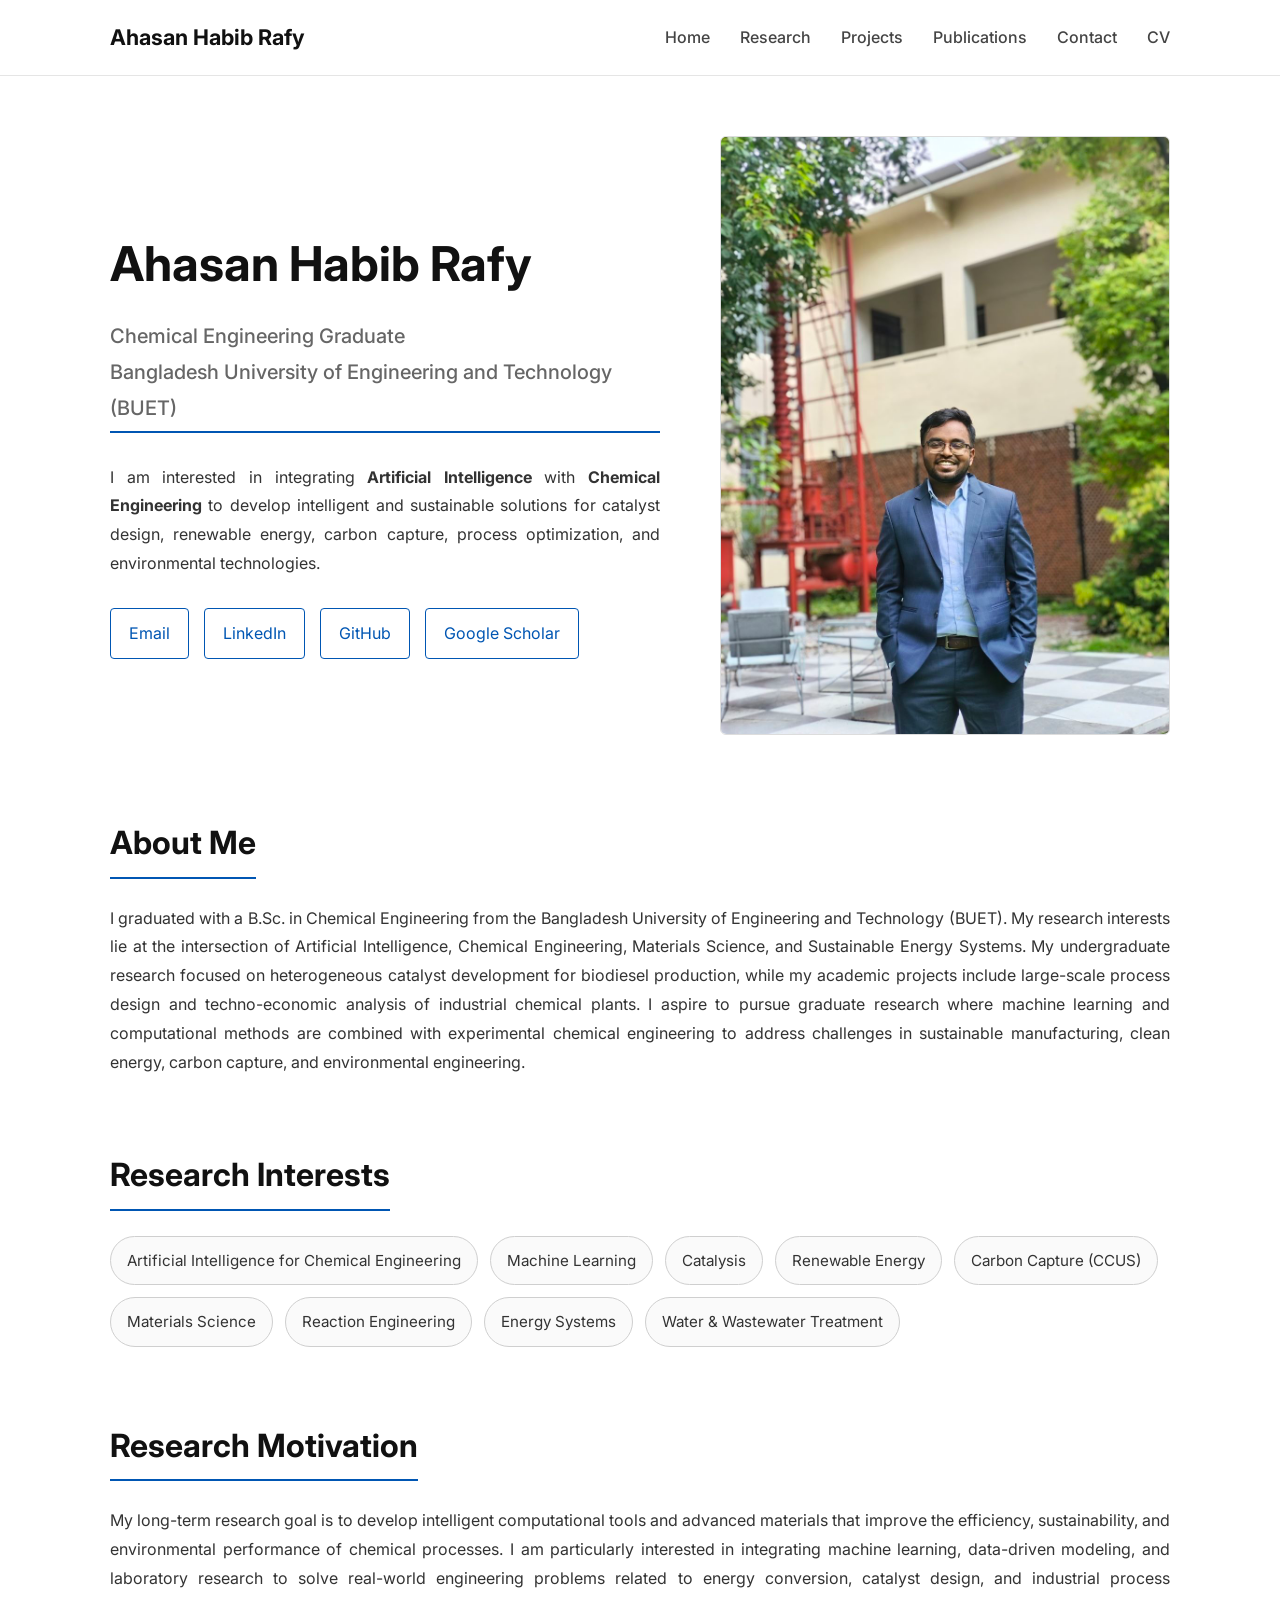
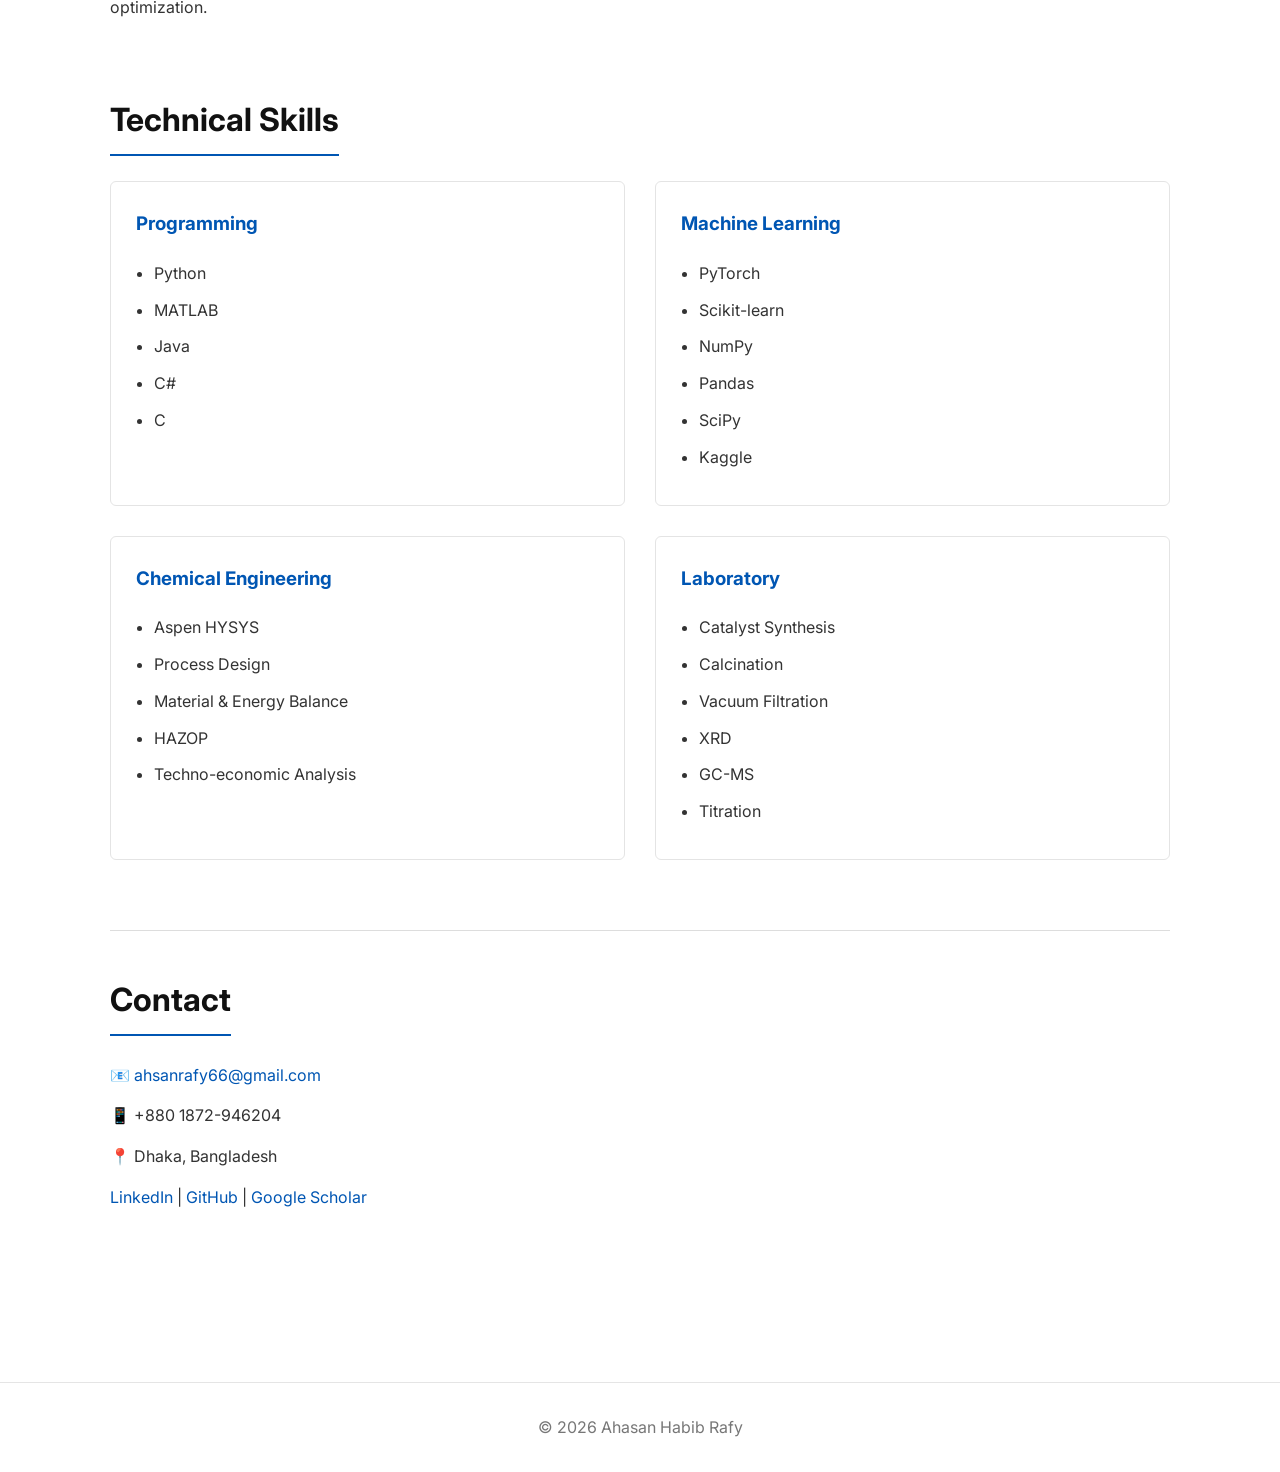
==== index.html @ 031cfe55 "Add files via upload Initial Website" ====
<!DOCTYPE html>
<html lang="en">

<head>

    <meta charset="UTF-8">
    <meta name="viewport" content="width=device-width, initial-scale=1.0">

    <title>Ahasan Habib Rafy</title>

    <link rel="stylesheet" href="style.css">

    <link rel="preconnect" href="https://fonts.googleapis.com">

    <link rel="preconnect" href="https://fonts.gstatic.com" crossorigin>

    <link href="https://fonts.googleapis.com/css2?family=Inter:wght@300;400;500;600;700&display=swap" rel="stylesheet">

</head>

<body>

<nav>

    <div class="nav-container">

        <div class="logo">
            <a href="index.html">Ahasan Habib Rafy</a>
        </div>

        <ul>

            <li><a href="index.html">Home</a></li>

            <li><a href="research.html">Research</a></li>

            <li><a href="projects.html">Projects</a></li>

            <li><a href="publications.html">Publications</a></li>

            <li><a href="#contact">Contact</a></li>

            <li><a href="assets/cv.pdf" target="_blank">CV</a></li>

        </ul>

    </div>

</nav>

<main>

<section class="hero">

    <div class="hero-text">

        <h1>Ahasan Habib Rafy</h1>

        <h2>
            Chemical Engineering Graduate <br>
            Bangladesh University of Engineering and Technology (BUET)
        </h2>

        <p>

            I am interested in integrating <strong>Artificial Intelligence</strong>
            with <strong>Chemical Engineering</strong> to develop intelligent and
            sustainable solutions for catalyst design, renewable energy,
            carbon capture, process optimization, and environmental technologies.

        </p>

        <div class="buttons">

            <a href="mailto:ahsanrafy66@gmail.com">Email</a>

            <a href="https://www.linkedin.com/in/ahsan-habib-rafy-2563a71a9" target="_blank">LinkedIn</a>

            <a href="#">GitHub</a>

            <a href="#">Google Scholar</a>

        </div>

    </div>

    <div class="hero-image">

        <img src="assets/profile.jpg" alt="Ahasan Habib Rafy">

    </div>

</section>

<section>

<h2>About Me</h2>

<p>

I graduated with a B.Sc. in Chemical Engineering from the Bangladesh University
of Engineering and Technology (BUET). My research interests lie at the intersection
of Artificial Intelligence, Chemical Engineering, Materials Science, and Sustainable
Energy Systems. My undergraduate research focused on heterogeneous catalyst
development for biodiesel production, while my academic projects include
large-scale process design and techno-economic analysis of industrial chemical plants.

I aspire to pursue graduate research where machine learning and computational
methods are combined with experimental chemical engineering to address challenges
in sustainable manufacturing, clean energy, carbon capture, and environmental
engineering.

</p>

</section>

<section>

<h2>Research Interests</h2>

<div class="tags">

<span>Artificial Intelligence for Chemical Engineering</span>

<span>Machine Learning</span>

<span>Catalysis</span>

<span>Renewable Energy</span>

<span>Carbon Capture (CCUS)</span>

<span>Materials Science</span>

<span>Reaction Engineering</span>

<span>Energy Systems</span>

<span>Water & Wastewater Treatment</span>

</div>

</section>

<section>

<h2>Research Motivation</h2>

<p>

My long-term research goal is to develop intelligent computational tools and
advanced materials that improve the efficiency, sustainability, and environmental
performance of chemical processes. I am particularly interested in integrating
machine learning, data-driven modeling, and laboratory research to solve
real-world engineering problems related to energy conversion, catalyst design,
and industrial process optimization.

</p>

</section>

<section>

<h2>Technical Skills</h2>

<div class="skills-grid">

<div class="skill-card">

<h3>Programming</h3>

<ul>

<li>Python</li>

<li>MATLAB</li>

<li>Java</li>

<li>C#</li>

<li>C</li>

</ul>

</div>

<div class="skill-card">

<h3>Machine Learning</h3>

<ul>

<li>PyTorch</li>

<li>Scikit-learn</li>

<li>NumPy</li>

<li>Pandas</li>

<li>SciPy</li>

<li>Kaggle</li>

</ul>

</div>

<div class="skill-card">

<h3>Chemical Engineering</h3>

<ul>

<li>Aspen HYSYS</li>

<li>Process Design</li>

<li>Material & Energy Balance</li>

<li>HAZOP</li>

<li>Techno-economic Analysis</li>

</ul>

</div>

<div class="skill-card">

<h3>Laboratory</h3>

<ul>

<li>Catalyst Synthesis</li>

<li>Calcination</li>

<li>Vacuum Filtration</li>

<li>XRD</li>

<li>GC-MS</li>

<li>Titration</li>

</ul>

</div>

</div>

</section>

<section id="contact">

<h2>Contact</h2>

<p>

📧 <a href="mailto:ahsanrafy66@gmail.com">ahsanrafy66@gmail.com</a>

</p>

<p>

📱 +880 1872-946204

</p>

<p>

📍 Dhaka, Bangladesh

</p>

<p>

<a href="https://www.linkedin.com/in/ahsan-habib-rafy-2563a71a9" target="_blank">LinkedIn</a>

|

<a href="#">GitHub</a>

|

<a href="#">Google Scholar</a>

</p>

</section>

</main>

<footer>

<p>

© 2026 Ahasan Habib Rafy

</p>

</footer>

</body>

</html>
---- style.css ----
/* ==========================================================
   AHASAN HABIB RAFY
   Academic Portfolio
   style.css
========================================================== */

/* =========================
   RESET
========================= */

*{
    margin:0;
    padding:0;
    box-sizing:border-box;
}

html{
    scroll-behavior:smooth;
}

body{

    font-family:'Inter',sans-serif;
    background:#ffffff;
    color:#333;
    line-height:1.8;
    font-size:16px;

}

/* =========================
   LINKS
========================= */

a{

    color:#0056b3;
    text-decoration:none;

}

a:hover{

    text-decoration:underline;

}

/* =========================
   NAVIGATION
========================= */

nav{

    width:100%;
    border-bottom:1px solid #e5e5e5;
    background:#fff;
    position:sticky;
    top:0;
    z-index:100;

}

.nav-container{

    max-width:1100px;
    margin:auto;

    display:flex;
    justify-content:space-between;
    align-items:center;

    padding:18px 20px;

}

.logo a{

    font-size:1.35rem;
    font-weight:700;
    color:#111;

}

nav ul{

    display:flex;
    list-style:none;
    gap:30px;

}

nav ul li{

    list-style:none;

}

nav ul li a{

    color:#444;
    font-weight:500;

}

nav ul li a:hover{

    color:#0056b3;

}

/* =========================
   MAIN
========================= */

main{

    max-width:1100px;
    margin:auto;
    padding:60px 20px;

}

/* =========================
   HERO
========================= */

.hero{

    display: flex;
    align-items: center;
    justify-content: space-between;
    gap: 60px;

}

.hero-text{

    flex:1;

}

.hero h1{

    font-size:3rem;
    color:#111;
    margin-bottom:10px;

}

.hero h2{

    font-size:1.25rem;
    font-weight:500;
    color:#666;

    margin-bottom:30px;

}

.hero p{

    margin-bottom:30px;
    text-align:justify;

}

.hero-image{

    flex: 0 0 450px;

}

.hero-image img{

    width:100%;
    border-radius:6px;
    border:1px solid #ddd;

}

/* =========================
   SOCIAL BUTTONS
========================= */

.buttons{

    display:flex;
    gap:15px;
    flex-wrap:wrap;

}

.buttons a{

    border:1px solid #0056b3;

    color:#0056b3;

    padding:10px 18px;

    border-radius:4px;

    transition:0.2s;

}

.buttons a:hover{

    background:#0056b3;
    color:white;
    text-decoration:none;

}

/* =========================
   SECTION
========================= */

section{

    margin-bottom:70px;

}

section h2{

    font-size:2rem;

    margin-bottom:25px;

    color:#111;

    border-bottom:2px solid #0056b3;

    display:inline-block;

    padding-bottom:5px;

}

section p{

    text-align:justify;

}

/* =========================
   RESEARCH TAGS
========================= */

.tags{

    display:flex;

    flex-wrap:wrap;

    gap:12px;

}

.tags span{

    border:1px solid #cfcfcf;

    padding:10px 16px;

    border-radius:25px;

    background:#fafafa;

    font-size:.95rem;

}

/* =========================
   SKILLS
========================= */

.skills-grid{

    display:grid;

    grid-template-columns:repeat(2,1fr);

    gap:30px;

}

.skill-card{

    border:1px solid #e4e4e4;

    padding:25px;

    border-radius:6px;

}

.skill-card h3{

    margin-bottom:18px;

    color:#0056b3;

}

.skill-card ul{

    padding-left:18px;

}

.skill-card li{

    margin-bottom:8px;

}

/* =========================
   CONTACT
========================= */

#contact{

    border-top:1px solid #ddd;

    padding-top:40px;

}

#contact p{

    margin-bottom:12px;

}

/* =========================
   FOOTER
========================= */

footer{

    border-top:1px solid #e5e5e5;

    padding:30px;

    text-align:center;

    color:#777;

    margin-top:40px;

}

/* =========================
   IMAGES
========================= */

img{

    max-width:100%;

}

/* =========================
   TABLES (future use)
========================= */

table{

    width:100%;
    border-collapse:collapse;

    margin-top:20px;

}

table td,
table th{

    border:1px solid #ddd;

    padding:10px;

}

table th{

    background:#f5f5f5;

}

/* =========================
   HORIZONTAL RULE
========================= */

hr{

    border:none;
    border-top:1px solid #ddd;
    margin:40px 0;

}

/* =========================
   RESPONSIVE
========================= */

@media(max-width:900px){

.hero{

    flex-direction:column-reverse;

    align-items:flex-start;

}

.hero-image{

    width:220px;

}

.skills-grid{

    grid-template-columns:1fr;

}

nav ul{

    gap:18px;

}

}

@media(max-width:700px){

.nav-container{

    flex-direction:column;

    gap:20px;

}

nav ul{

    flex-wrap:wrap;

    justify-content:center;

}

.hero h1{

    font-size:2.3rem;

}

.hero h2{

    font-size:1.05rem;

}

section h2{

    font-size:1.7rem;

}

.buttons{

    justify-content:center;

}

.tags{

    justify-content:center;

}

}

@media(max-width:500px){

main{

    padding:40px 15px;

}

.hero-image{

    width:180px;

}

.buttons{

    flex-direction:column;

}

.buttons a{

    text-align:center;

}

}

/* ==========================================
   RESEARCH PAGE
========================================== */

.gallery{

    display:grid;
    grid-template-columns:repeat(3,1fr);
    gap:25px;
    margin-top:30px;

}

.gallery-item{

    text-align:center;

}

.gallery-item img{

    width:100%;
    height:250px;
    object-fit:cover;
    border:1px solid #ddd;
    border-radius:4px;

}

.gallery-item p{

    margin-top:10px;
    font-size:0.95rem;
    color:#666;

}

@media(max-width:900px){

.gallery{

    grid-template-columns:1fr;

}

.gallery-item img{

    height:auto;

}

}

/* ==========================================
   PROJECTS PAGE
========================================== */

.project-card{

    display:flex;
    gap:35px;
    margin:45px 0;
    align-items:flex-start;

}

.project-image{

    flex:0 0 300px;

}

.project-image img{

    width:100%;
    border:1px solid #ddd;
    border-radius:4px;

}

.project-content{

    flex:1;

}

.project-content h3{

    margin-bottom:15px;
    color:#111;

}

.project-content p{

    margin-bottom:15px;

}

.project-content ul{

    padding-left:20px;
    margin-bottom:25px;

}

.project-content li{

    margin-bottom:8px;

}

@media(max-width:900px){

.project-card{

    flex-direction:column;

}

.project-image{

    width:100%;

}

/* ==========================================
   PUBLICATIONS
========================================== */

.publication{

    border-left:4px solid #0056b3;
    padding-left:20px;
    margin:25px 0;

}

.publication p{

    color:#555;

}
}
.industrial-visit{
    margin-top: 40px;
    padding-top: 30px;
    border-top: 1px solid #ddd;
}

.industrial-visit h3{
    margin-bottom: 15px;
}

.industrial-visit p{
    margin-bottom: 20px;
    line-height: 1.7;
}

.visit-gallery{
    display: flex;
    gap: 20px;
    flex-wrap: wrap;
}

.visit-gallery img{
    flex: 1;
    min-width: 280px;
    max-width: 48%;
    height: 260px;
    object-fit: cover;
    object-position: center;   /* Center crop */
    border-radius: 10px;
    box-shadow: 0 4px 12px rgba(0,0,0,0.15);
}
.project-gallery{
    margin-top: 25px;
    display: flex;
    gap: 15px;
    flex-wrap: wrap;
}

.project-gallery img{
    width: calc(33.33% - 10px);
    min-width: 180px;
    aspect-ratio: 4/3;
    object-fit: cover;
    object-position: center;
    border-radius: 10px;
    box-shadow: 0 4px 10px rgba(0,0,0,0.15);
    transition: transform 0.3s ease;
}

.project-gallery img:hover{
    transform: scale(1.03);
}
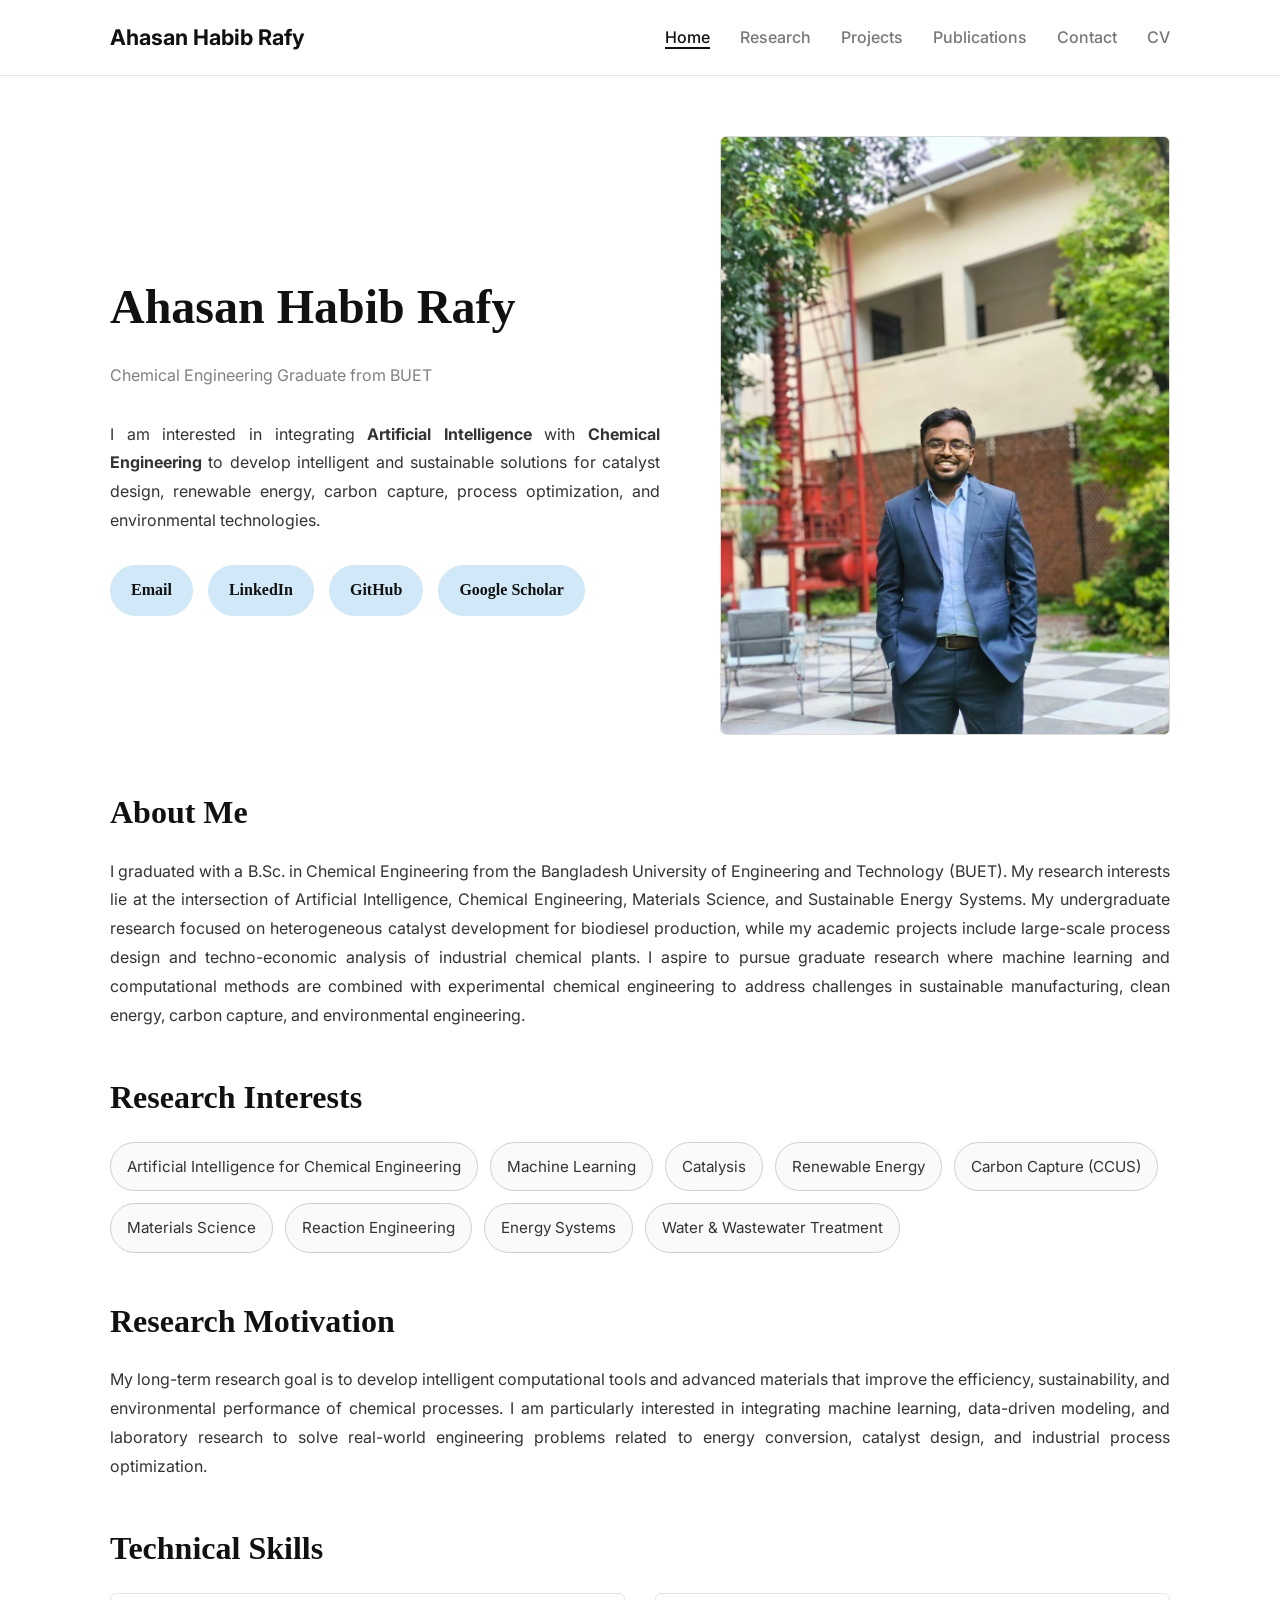
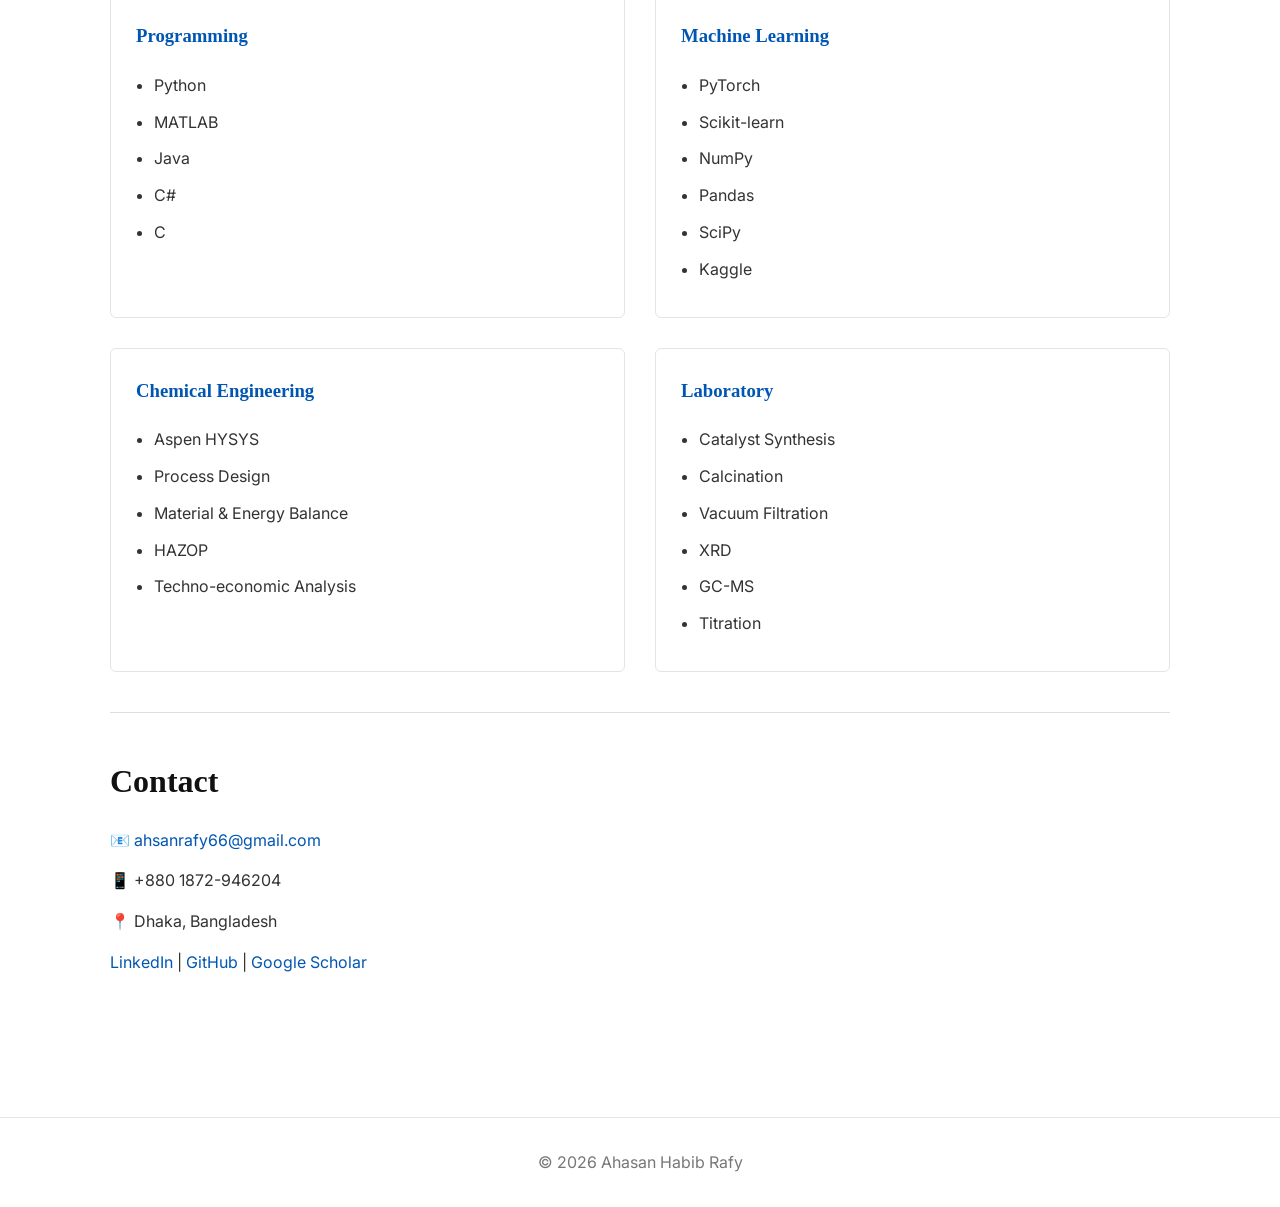
==== commit 358810b3: "Add files via upload changed button colors, fonts, also research texts." ====
--- a/index.html
+++ b/index.html
@@ -13,6 +13,8 @@
     <link rel="preconnect" href="https://fonts.googleapis.com">
 
     <link rel="preconnect" href="https://fonts.gstatic.com" crossorigin>
+
+    <link href="https://fonts.googleapis.com/css2?family=Inter:wght@300;400;500;600;700&display=swap" rel="stylesheet">
 
     <link href="https://fonts.googleapis.com/css2?family=Inter:wght@300;400;500;600;700&display=swap" rel="stylesheet">
 
@@ -30,7 +32,7 @@
 
         <ul>
 
-            <li><a href="index.html">Home</a></li>
+            <li><a href="index.html" class="active">Home</a></li>
 
             <li><a href="research.html">Research</a></li>
 
@@ -56,10 +58,9 @@
 
         <h1>Ahasan Habib Rafy</h1>
 
-        <h2>
-            Chemical Engineering Graduate <br>
-            Bangladesh University of Engineering and Technology (BUET)
-        </h2>
+        <p style="color: #808080;">
+            Chemical Engineering Graduate from BUET
+        </p>
 
         <p>
 
--- a/style.css
+++ b/style.css
@@ -26,6 +26,10 @@
     line-height:1.8;
     font-size:16px;
 
+}
+
+h1, h2, h3, h4 {
+    font-family: 'Merriweather', serif;
 }
 
 /* =========================
@@ -97,14 +101,25 @@
 
 nav ul li a{
 
-    color:#444;
+    color:#777;              /* Grey */
     font-weight:500;
+    text-decoration:none;
+    transition:color 0.2s ease;
 
 }
 
 nav ul li a:hover{
 
-    color:#0056b3;
+    color:#111;
+    text-decoration: none;
+}
+
+nav ul li a.active{
+
+    color:#111;
+    text-decoration:underline;
+    text-underline-offset:4px;
+    text-decoration-thickness:2px;
 
 }
 
@@ -153,7 +168,7 @@
     font-weight:500;
     color:#666;
 
-    margin-bottom:30px;
+
 
 }
 
@@ -192,24 +207,31 @@
 
 .buttons a{
 
-    border:1px solid #0056b3;
-
-    color:#0056b3;
-
-    padding:10px 18px;
-
-    border-radius:4px;
-
-    transition:0.2s;
+   background: #d0e8f7;
+    border: 1px solid #d0e8f7;
+
+    color: #111;                 /* Deep black */
+
+    font-family: 'Merriweather', serif;
+    font-weight: 700;
+
+    padding: 10px 20px;
+
+    border-radius: 999px;
+
+    text-decoration: none;
+
+    transition: 0.2s ease;
+
 
 }
 
 .buttons a:hover{
 
-    background:#0056b3;
-    color:white;
-    text-decoration:none;
-
+    background: #b7dbf2;         /* Slightly darker blue */
+    color: #111;
+    border-color: #b7dbf2;
+    text-decoration: none;
 }
 
 /* =========================
@@ -218,7 +240,7 @@
 
 section{
 
-    margin-bottom:70px;
+    margin-bottom:40px;
 
 }
 
@@ -226,11 +248,11 @@
 
     font-size:2rem;
 
-    margin-bottom:25px;
+    margin-bottom:10px;
 
     color:#111;
 
-    border-bottom:2px solid #0056b3;
+
 
     display:inline-block;
 
@@ -524,6 +546,7 @@
     grid-template-columns:repeat(3,1fr);
     gap:25px;
     margin-top:30px;
+    margin-bottom:30px;
 
 }
 
@@ -544,7 +567,7 @@
 }
 
 .gallery-item p{
-
+    margin-left:100px;
     margin-top:10px;
     font-size:0.95rem;
     color:#666;
@@ -688,6 +711,10 @@
     object-position: center;   /* Center crop */
     border-radius: 10px;
     box-shadow: 0 4px 12px rgba(0,0,0,0.15);
+    transition: transform 0.3s ease;
+}
+.visit-gallery img:hover{
+    transform: scale(1.03);
 }
 .project-gallery{
     margin-top: 25px;
@@ -710,3 +737,9 @@
 .project-gallery img:hover{
     transform: scale(1.03);
 }
+.thesis-list {
+    padding-left:50px;
+}
+
+
+
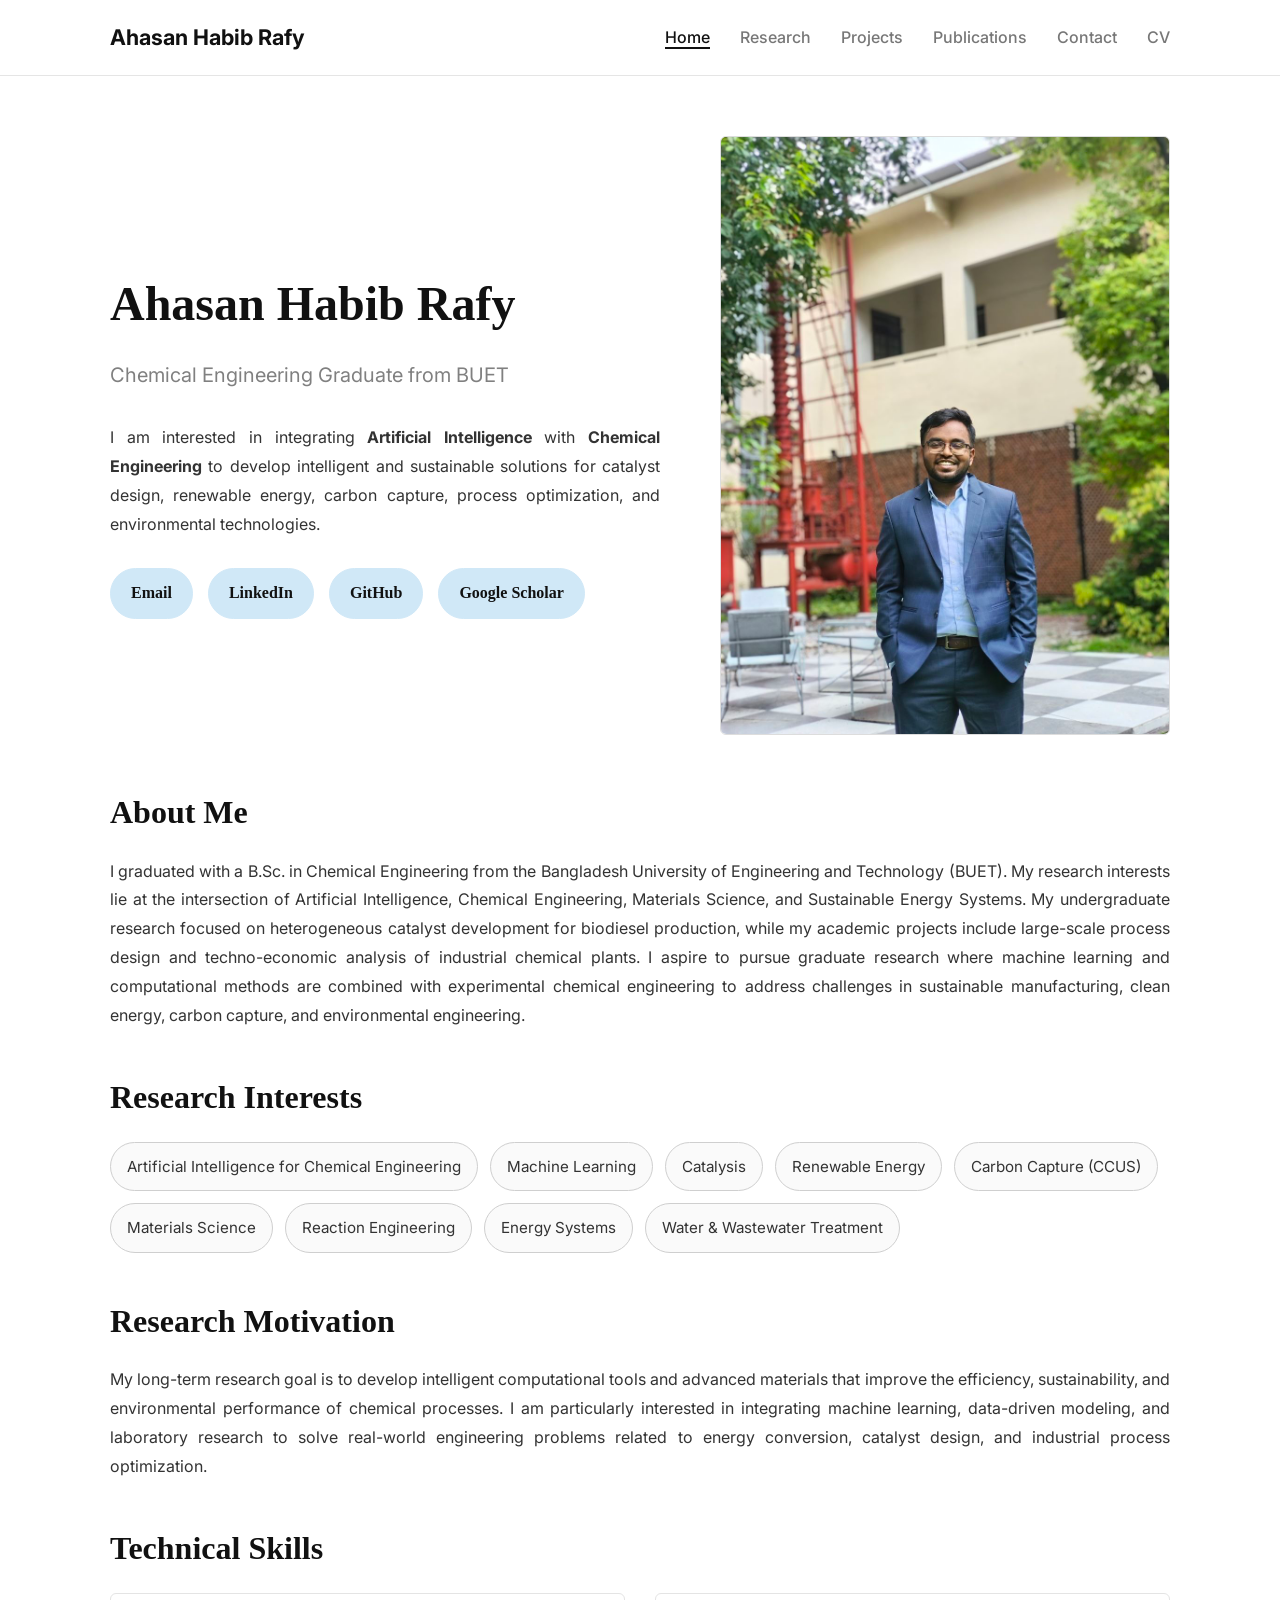
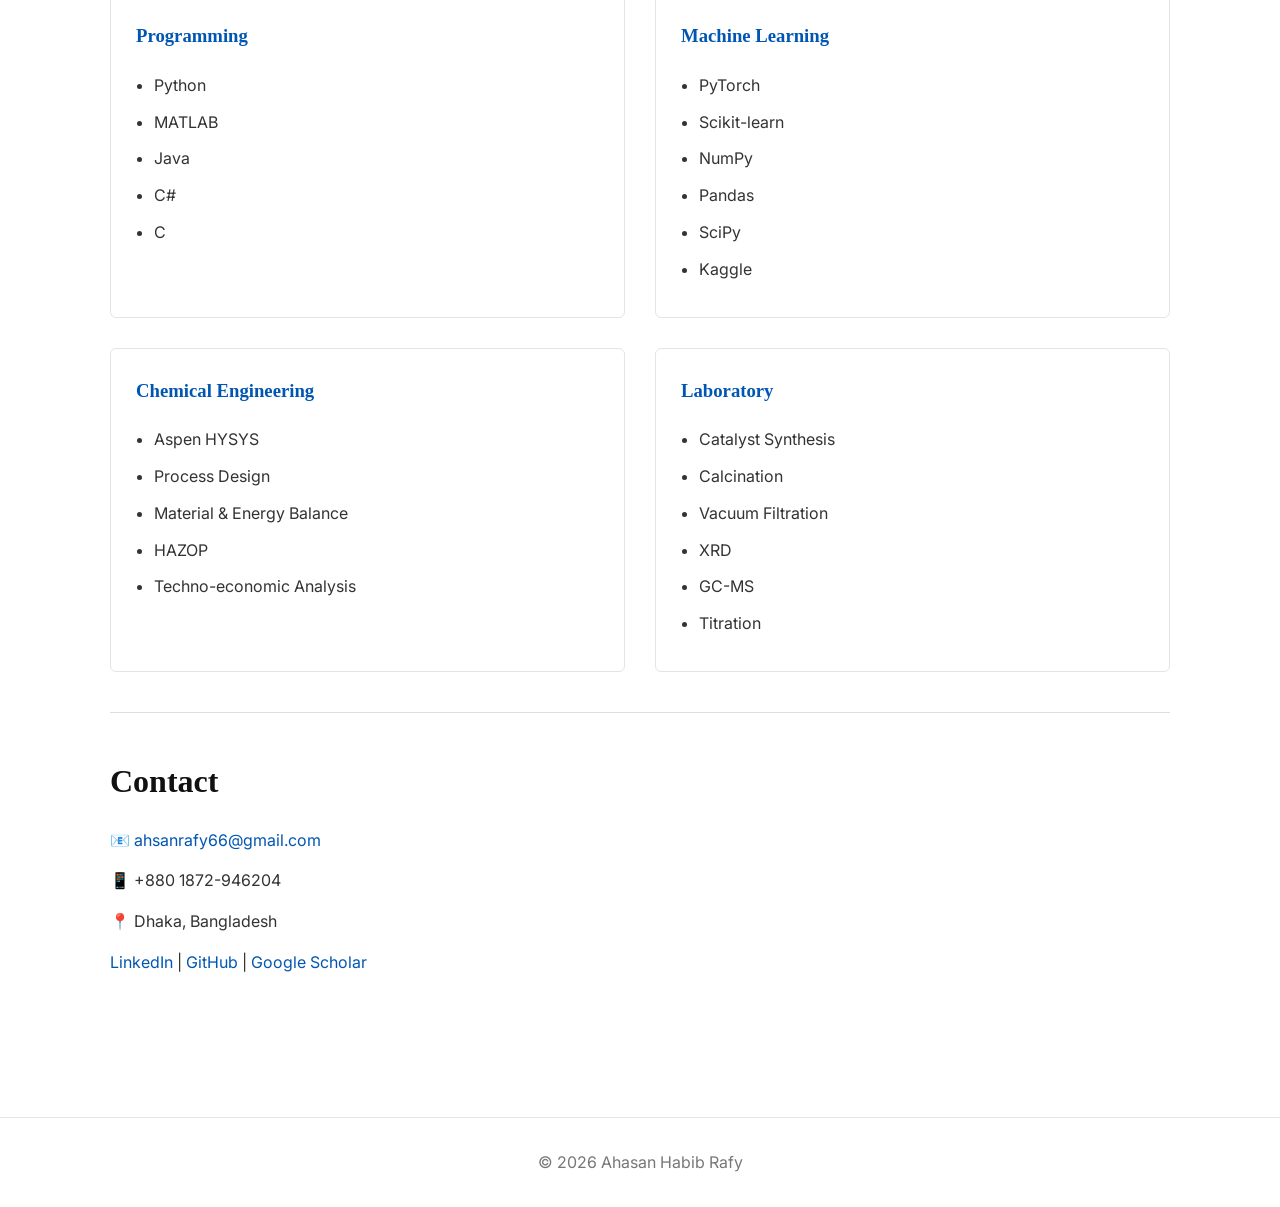
==== commit 2e63f49a: "Update index.html just changed font size under hero" ====
--- a/index.html
+++ b/index.html
@@ -58,7 +58,7 @@
 
         <h1>Ahasan Habib Rafy</h1>
 
-        <p style="color: #808080;">
+        <p style="color: #808080; font-size: 20px;">
             Chemical Engineering Graduate from BUET
         </p>
 
